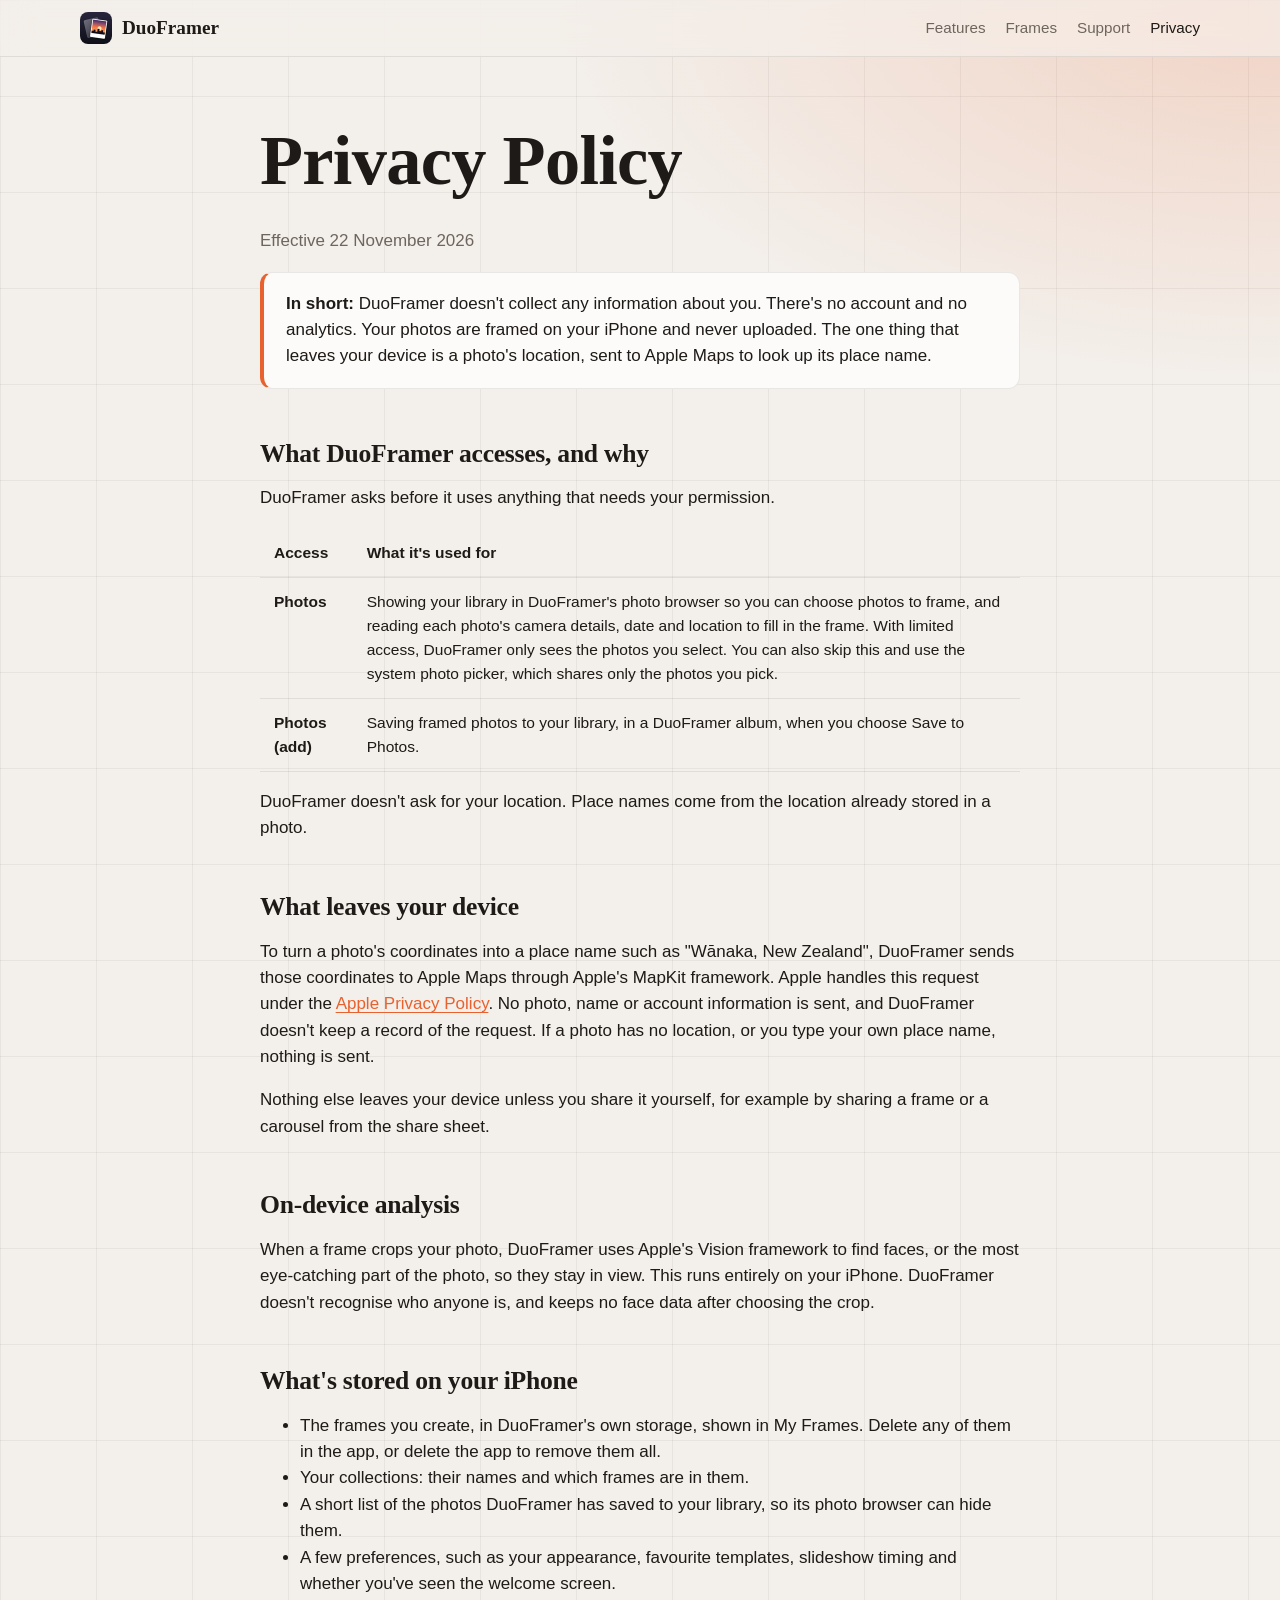
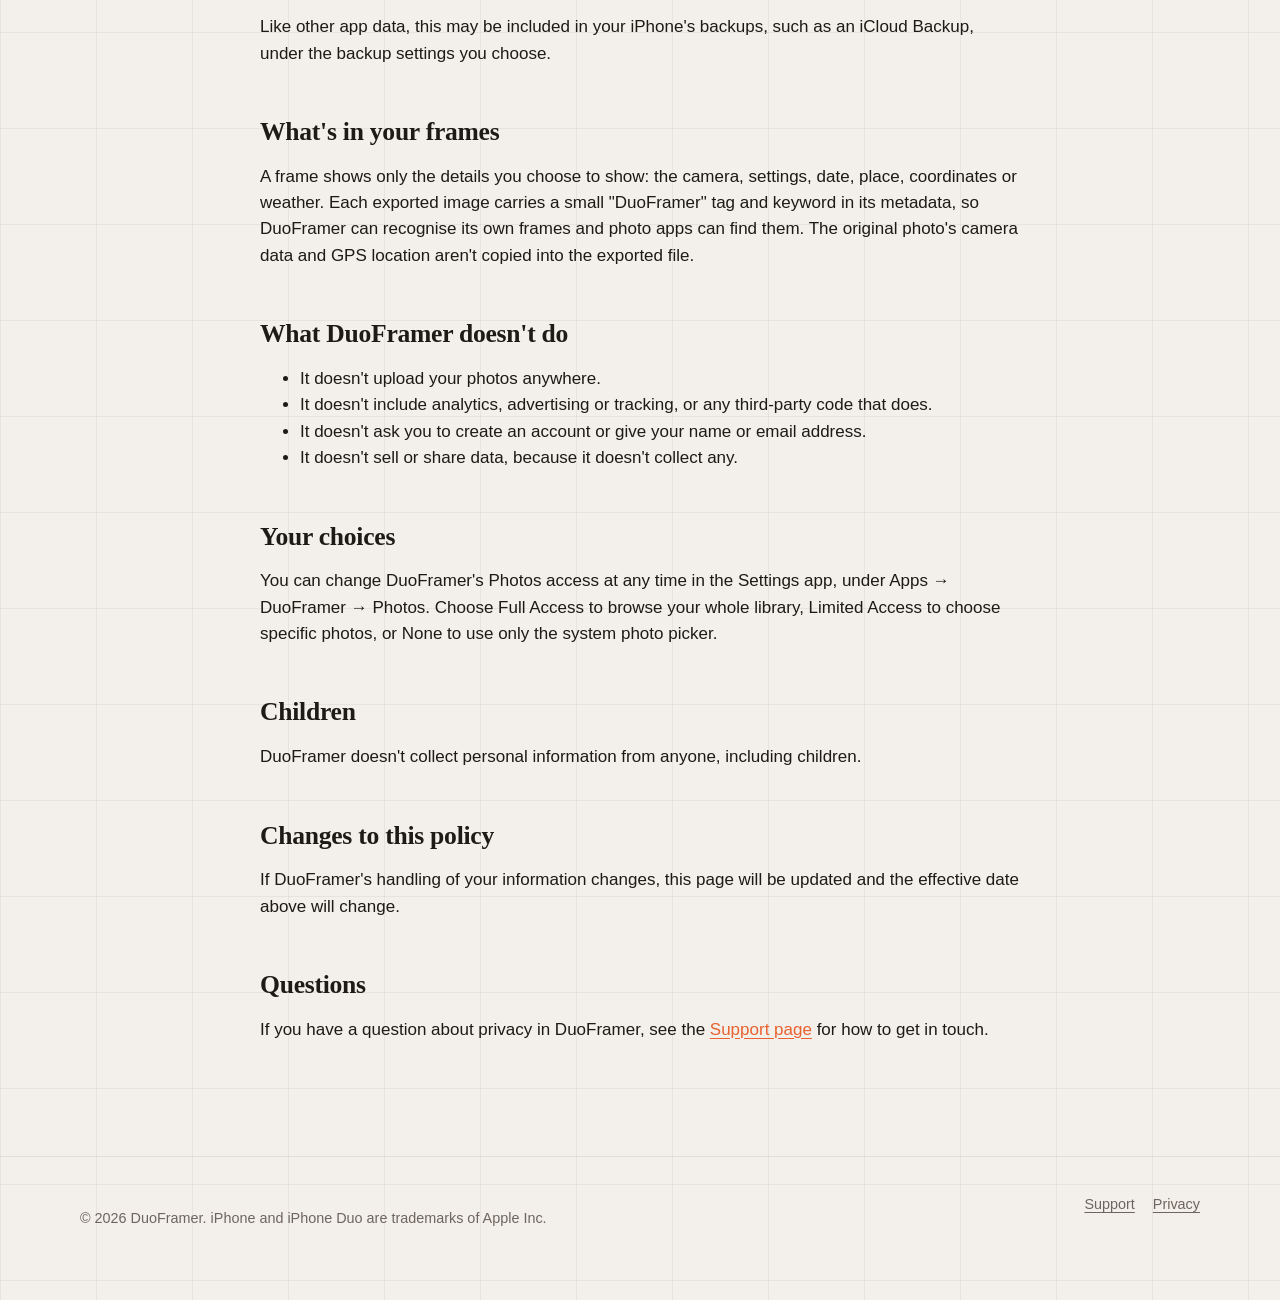
==== privacy.html @ 28a7384c "Add DuoFramer marketing site Landing page, privacy policy and support page, sharing one stylesheet w" ====
<!doctype html>
<html lang="en">
<head>
  <meta charset="utf-8">
  <meta name="viewport" content="width=device-width, initial-scale=1">
  <title>Privacy Policy — DuoFramer</title>
  <meta name="description" content="DuoFramer doesn't collect any information about you. Your photos are framed on your iPhone.">
  <meta name="theme-color" content="#f3efea" media="(prefers-color-scheme: light)">
  <meta name="theme-color" content="#000000" media="(prefers-color-scheme: dark)">
  <link rel="icon" href="assets/favicon.ico" sizes="any">
  <link rel="icon" type="image/png" sizes="192x192" href="assets/favicon-192.png">
  <link rel="apple-touch-icon" href="assets/apple-touch-icon.png">
  <link rel="stylesheet" href="assets/site.css">
</head>
<body>
  <header>
    <nav class="wrap nav" aria-label="Main">
      <a class="brand" href="index.html"><img src="assets/favicon.png" alt="" width="32" height="32">DuoFramer</a>
      <ul>
        <li><a href="index.html#features">Features</a></li>
        <li><a href="index.html#frames">Frames</a></li>
        <li><a href="support.html">Support</a></li>
        <li><a href="privacy.html" aria-current="page">Privacy</a></li>
      </ul>
    </nav>
  </header>

  <main class="page">
    <div class="wrap">
      <h1>Privacy Policy</h1>
      <p class="meta">Effective 22 November 2026</p>

      <p class="summary"><strong>In short:</strong> DuoFramer doesn't collect any information about you. There's no account and no analytics. Your photos are framed on your iPhone and never uploaded. The one thing that leaves your device is a photo's location, sent to Apple Maps to look up its place name.</p>

      <h2>What DuoFramer accesses, and why</h2>
      <p>DuoFramer asks before it uses anything that needs your permission.</p>
      <table>
        <thead><tr><th scope="col">Access</th><th scope="col">What it's used for</th></tr></thead>
        <tbody>
          <tr>
            <th scope="row">Photos</th>
            <td>Showing your library in DuoFramer's photo browser so you can choose photos to frame, and reading each photo's camera details, date and location to fill in the frame. With limited access, DuoFramer only sees the photos you select. You can also skip this and use the system photo picker, which shares only the photos you pick.</td>
          </tr>
          <tr>
            <th scope="row">Photos (add)</th>
            <td>Saving framed photos to your library, in a DuoFramer album, when you choose Save to Photos.</td>
          </tr>
        </tbody>
      </table>
      <p>DuoFramer doesn't ask for your location. Place names come from the location already stored in a photo.</p>

      <h2>What leaves your device</h2>
      <p>To turn a photo's coordinates into a place name such as "Wānaka, New Zealand", DuoFramer sends those coordinates to Apple Maps through Apple's MapKit framework. Apple handles this request under the <a href="https://www.apple.com/legal/privacy/">Apple Privacy Policy</a>. No photo, name or account information is sent, and DuoFramer doesn't keep a record of the request. If a photo has no location, or you type your own place name, nothing is sent.</p>
      <p>Nothing else leaves your device unless you share it yourself, for example by sharing a frame or a carousel from the share sheet.</p>

      <h2>On-device analysis</h2>
      <p>When a frame crops your photo, DuoFramer uses Apple's Vision framework to find faces, or the most eye-catching part of the photo, so they stay in view. This runs entirely on your iPhone. DuoFramer doesn't recognise who anyone is, and keeps no face data after choosing the crop.</p>

      <h2>What's stored on your iPhone</h2>
      <ul>
        <li>The frames you create, in DuoFramer's own storage, shown in My Frames. Delete any of them in the app, or delete the app to remove them all.</li>
        <li>Your collections: their names and which frames are in them.</li>
        <li>A short list of the photos DuoFramer has saved to your library, so its photo browser can hide them.</li>
        <li>A few preferences, such as your appearance, favourite templates, slideshow timing and whether you've seen the welcome screen.</li>
      </ul>
      <p>Like other app data, this may be included in your iPhone's backups, such as an iCloud Backup, under the backup settings you choose.</p>

      <h2>What's in your frames</h2>
      <p>A frame shows only the details you choose to show: the camera, settings, date, place, coordinates or weather. Each exported image carries a small "DuoFramer" tag and keyword in its metadata, so DuoFramer can recognise its own frames and photo apps can find them. The original photo's camera data and GPS location aren't copied into the exported file.</p>

      <h2>What DuoFramer doesn't do</h2>
      <ul>
        <li>It doesn't upload your photos anywhere.</li>
        <li>It doesn't include analytics, advertising or tracking, or any third-party code that does.</li>
        <li>It doesn't ask you to create an account or give your name or email address.</li>
        <li>It doesn't sell or share data, because it doesn't collect any.</li>
      </ul>

      <h2>Your choices</h2>
      <p>You can change DuoFramer's Photos access at any time in the Settings app, under Apps → DuoFramer → Photos. Choose Full Access to browse your whole library, Limited Access to choose specific photos, or None to use only the system photo picker.</p>

      <h2>Children</h2>
      <p>DuoFramer doesn't collect personal information from anyone, including children.</p>

      <h2>Changes to this policy</h2>
      <p>If DuoFramer's handling of your information changes, this page will be updated and the effective date above will change.</p>

      <h2>Questions</h2>
      <p>If you have a question about privacy in DuoFramer, see the <a href="support.html#contact">Support page</a> for how to get in touch.</p>
    </div>
  </main>

  <footer>
    <div class="wrap">
      <p>© 2026 DuoFramer. iPhone and iPhone Duo are trademarks of Apple Inc.</p>
      <ul>
        <li><a href="support.html">Support</a></li>
        <li><a href="privacy.html">Privacy</a></li>
      </ul>
    </div>
  </footer>
</body>
</html>
---- assets/site.css ----
/* DuoFramer site. One stylesheet for every page; light and dark follow the system. */

:root {
  --canvas: #f3efea;
  --surface: #fdfbf9;
  --ink: #1d1a17;
  --muted: #6e665e;
  --line: rgba(0, 0, 0, 0.08);
  --grid: rgba(0, 0, 0, 0.05);
  --accent: #e8612e;
  --accent-ink: #ffffff;
  --glow: rgba(232, 97, 46, 0.2);
  --shadow: 0 18px 40px rgba(40, 20, 10, 0.18), 0 4px 10px rgba(40, 20, 10, 0.1);
  --serif: ui-serif, "New York", "Iowan Old Style", Georgia, serif;
  --sans: -apple-system, BlinkMacSystemFont, "SF Pro Text", "Helvetica Neue", Arial, sans-serif;
  --radius: 18px;
  color-scheme: light dark;
}

@media (prefers-color-scheme: dark) {
  :root {
    --canvas: #000000;
    --surface: #1b1820;
    --ink: #f4efe9;
    --muted: #a59c93;
    --line: rgba(255, 255, 255, 0.1);
    --grid: rgba(255, 255, 255, 0.07);
    --accent: #ff9461;
    --accent-ink: #1d1a17;
    --glow: rgba(255, 148, 97, 0.2);
    --shadow: 0 18px 40px rgba(0, 0, 0, 0.6), 0 4px 10px rgba(0, 0, 0, 0.4);
  }
}

* { box-sizing: border-box; }

html { scroll-behavior: smooth; }
@media (prefers-reduced-motion: reduce) { html { scroll-behavior: auto; } }

body {
  margin: 0;
  font-family: var(--sans);
  font-size: 17px;
  line-height: 1.55;
  color: var(--ink);
  background-color: var(--canvas);
  /* The app's canvas: a sunset glow from the top-right corner over a very faint 96 pt grid. */
  background-image:
    radial-gradient(ellipse 80% 60% at 100% 0%, var(--glow), transparent 70%),
    linear-gradient(var(--grid) 1px, transparent 1px),
    linear-gradient(90deg, var(--grid) 1px, transparent 1px);
  background-size: 100% 100%, 96px 96px, 96px 96px;
  background-attachment: fixed, scroll, scroll;
  -webkit-font-smoothing: antialiased;
}

img { max-width: 100%; height: auto; display: block; }

a { color: var(--accent); text-underline-offset: 3px; }

.wrap { width: min(1120px, 100% - 48px); margin-inline: auto; }

h1, h2, h3 { font-family: var(--serif); font-weight: 700; line-height: 1.12; letter-spacing: -0.01em; margin: 0 0 0.5em; }
h1 { font-size: clamp(2.6rem, 6vw, 4.4rem); }
h2 { font-size: clamp(1.9rem, 3.6vw, 2.8rem); }
h3 { font-size: 1.3rem; }

.eyebrow {
  font-size: 0.8rem;
  font-weight: 700;
  letter-spacing: 0.12em;
  text-transform: uppercase;
  color: var(--accent);
  margin: 0 0 0.9em;
}

.lede { font-size: 1.2rem; color: var(--muted); max-width: 34em; }

/* Navigation */

header {
  position: sticky;
  top: 0;
  z-index: 10;
  backdrop-filter: saturate(1.6) blur(18px);
  -webkit-backdrop-filter: saturate(1.6) blur(18px);
  background: color-mix(in srgb, var(--canvas) 72%, transparent);
  border-bottom: 1px solid var(--line);
}

.nav { display: flex; align-items: center; justify-content: space-between; gap: 24px; padding-block: 12px; }

.brand {
  display: flex;
  align-items: center;
  gap: 10px;
  font-family: var(--serif);
  font-weight: 700;
  font-size: 1.2rem;
  color: var(--ink);
  text-decoration: none;
}
.brand img { border-radius: 8px; }

.nav ul { display: flex; flex-wrap: wrap; gap: 4px 20px; list-style: none; margin: 0; padding: 0; }
.nav ul a { color: var(--muted); text-decoration: none; font-size: 0.95rem; }
.nav ul a:hover, .nav ul a[aria-current="page"] { color: var(--ink); }

@media (max-width: 760px) {
  .nav { flex-direction: column; align-items: flex-start; gap: 8px; }
}

/* Sections */

section { padding-block: 88px; }
section + section { border-top: 1px solid var(--line); }

.section-head { max-width: 40em; margin-bottom: 48px; }
.section-head p { color: var(--muted); font-size: 1.1rem; margin: 0; }

/* Hero */

.hero { padding-top: 72px; }
.hero-grid { display: grid; grid-template-columns: 1.05fr 1fr; gap: 56px; align-items: center; }
@media (max-width: 900px) { .hero-grid { grid-template-columns: 1fr; } }

.cta { display: flex; flex-wrap: wrap; align-items: center; gap: 14px 20px; margin-top: 28px; }

.button {
  display: inline-flex;
  align-items: center;
  gap: 8px;
  padding: 13px 24px;
  border-radius: 999px;
  background: var(--accent);
  color: var(--accent-ink);
  font-weight: 600;
  text-decoration: none;
}
.button.secondary { background: transparent; color: var(--ink); border: 1px solid var(--line); }

.requires { color: var(--muted); font-size: 0.9rem; }

/* Prints: frames laid on the table at slight angles. */

.prints { position: relative; min-height: 520px; }
.prints img {
  position: absolute;
  width: 54%;
  border-radius: 4px;
  box-shadow: var(--shadow);
}
.prints img:nth-child(1) { left: 2%; top: 9%; transform: rotate(-7deg); }
.prints img:nth-child(2) { left: 44%; top: 0; transform: rotate(5deg); }
.prints img:nth-child(3) { left: 22%; top: 26%; transform: rotate(-1.5deg); z-index: 2; }
@media (max-width: 900px) { .prints { min-height: 0; aspect-ratio: 1 / 0.95; } }

.print { border-radius: 4px; box-shadow: var(--shadow); }

/* Feature list */

.features { display: grid; grid-template-columns: repeat(auto-fit, minmax(240px, 1fr)); gap: 20px; }

.card {
  background: var(--surface);
  border: 1px solid var(--line);
  border-radius: var(--radius);
  padding: 26px;
}
.card h3 { margin-bottom: 0.35em; }
.card p { margin: 0; color: var(--muted); }
.card .icon {
  display: grid;
  place-items: center;
  width: 44px;
  height: 44px;
  margin-bottom: 16px;
  border-radius: 12px;
  background: color-mix(in srgb, var(--accent) 16%, transparent);
  color: var(--accent);
}
.card .icon svg { width: 24px; height: 24px; }

/* Template gallery */

.categories { display: grid; grid-template-columns: repeat(auto-fit, minmax(300px, 1fr)); gap: 28px; }

.category {
  background: var(--surface);
  border: 1px solid var(--line);
  border-radius: var(--radius);
  padding: 26px 26px 30px;
}
.category p { color: var(--muted); margin: 0 0 22px; }
.category .pair { display: grid; grid-template-columns: 1fr 1fr; gap: 16px; align-items: start; }
.category .pair img:first-child { transform: rotate(-2deg); }
.category .pair img:last-child { transform: rotate(2deg); margin-top: 14px; }

/* Split rows: text beside an image */

.split { display: grid; grid-template-columns: 1fr 1.1fr; gap: 56px; align-items: center; }
.split.reverse > :first-child { order: 2; }
@media (max-width: 900px) {
  .split { grid-template-columns: 1fr; }
  .split.reverse > :first-child { order: 0; }
}

.checks { list-style: none; padding: 0; margin: 22px 0 0; display: grid; gap: 12px; }
.checks li { position: relative; padding-left: 30px; }
.checks li::before {
  content: "✓";
  position: absolute;
  left: 0;
  top: 0.2em;
  width: 20px;
  height: 20px;
  border-radius: 50%;
  background: var(--accent);
  color: var(--accent-ink);
  font-size: 12px;
  font-weight: 700;
  line-height: 20px;
  text-align: center;
}

.duo-pair { display: grid; gap: 18px; }
.duo-pair img:last-child { width: 78%; justify-self: end; transform: rotate(2deg); margin-top: -40px; }

.carousel-shot { border-radius: 10px; box-shadow: var(--shadow); }
.slide-note { color: var(--muted); font-size: 0.9rem; margin-top: 12px; text-align: center; }

/* Free band */

.free {
  text-align: center;
  background: var(--surface);
  border: 1px solid var(--line);
  border-radius: 28px;
  padding: 64px 28px;
}
.free p { color: var(--muted); max-width: 36em; margin: 0 auto; font-size: 1.1rem; }

/* Text pages: privacy and support */

.page { padding-block: 64px 96px; }
.page .wrap { max-width: 760px; }
.page h2 { font-size: 1.6rem; margin-top: 2em; }
.page p, .page li { color: var(--ink); }
.page .meta { color: var(--muted); margin-top: -0.4em; }
.page .summary {
  background: var(--surface);
  border: 1px solid var(--line);
  border-left: 4px solid var(--accent);
  border-radius: 12px;
  padding: 18px 22px;
}

table { width: 100%; border-collapse: collapse; margin: 1em 0; font-size: 0.97rem; }
th, td { text-align: left; vertical-align: top; padding: 12px 14px; border-bottom: 1px solid var(--line); }
th { font-weight: 600; }

details {
  background: var(--surface);
  border: 1px solid var(--line);
  border-radius: 14px;
  padding: 16px 20px;
  margin-bottom: 12px;
}
summary { cursor: pointer; font-weight: 600; }
details[open] summary { margin-bottom: 8px; }

/* Footer */

footer { border-top: 1px solid var(--line); padding-block: 36px 56px; color: var(--muted); font-size: 0.9rem; }
footer .wrap { display: flex; flex-wrap: wrap; justify-content: space-between; gap: 12px 24px; }
footer a { color: var(--muted); }
footer ul { display: flex; gap: 18px; list-style: none; margin: 0; padding: 0; }

:focus-visible { outline: 3px solid var(--accent); outline-offset: 3px; border-radius: 6px; }
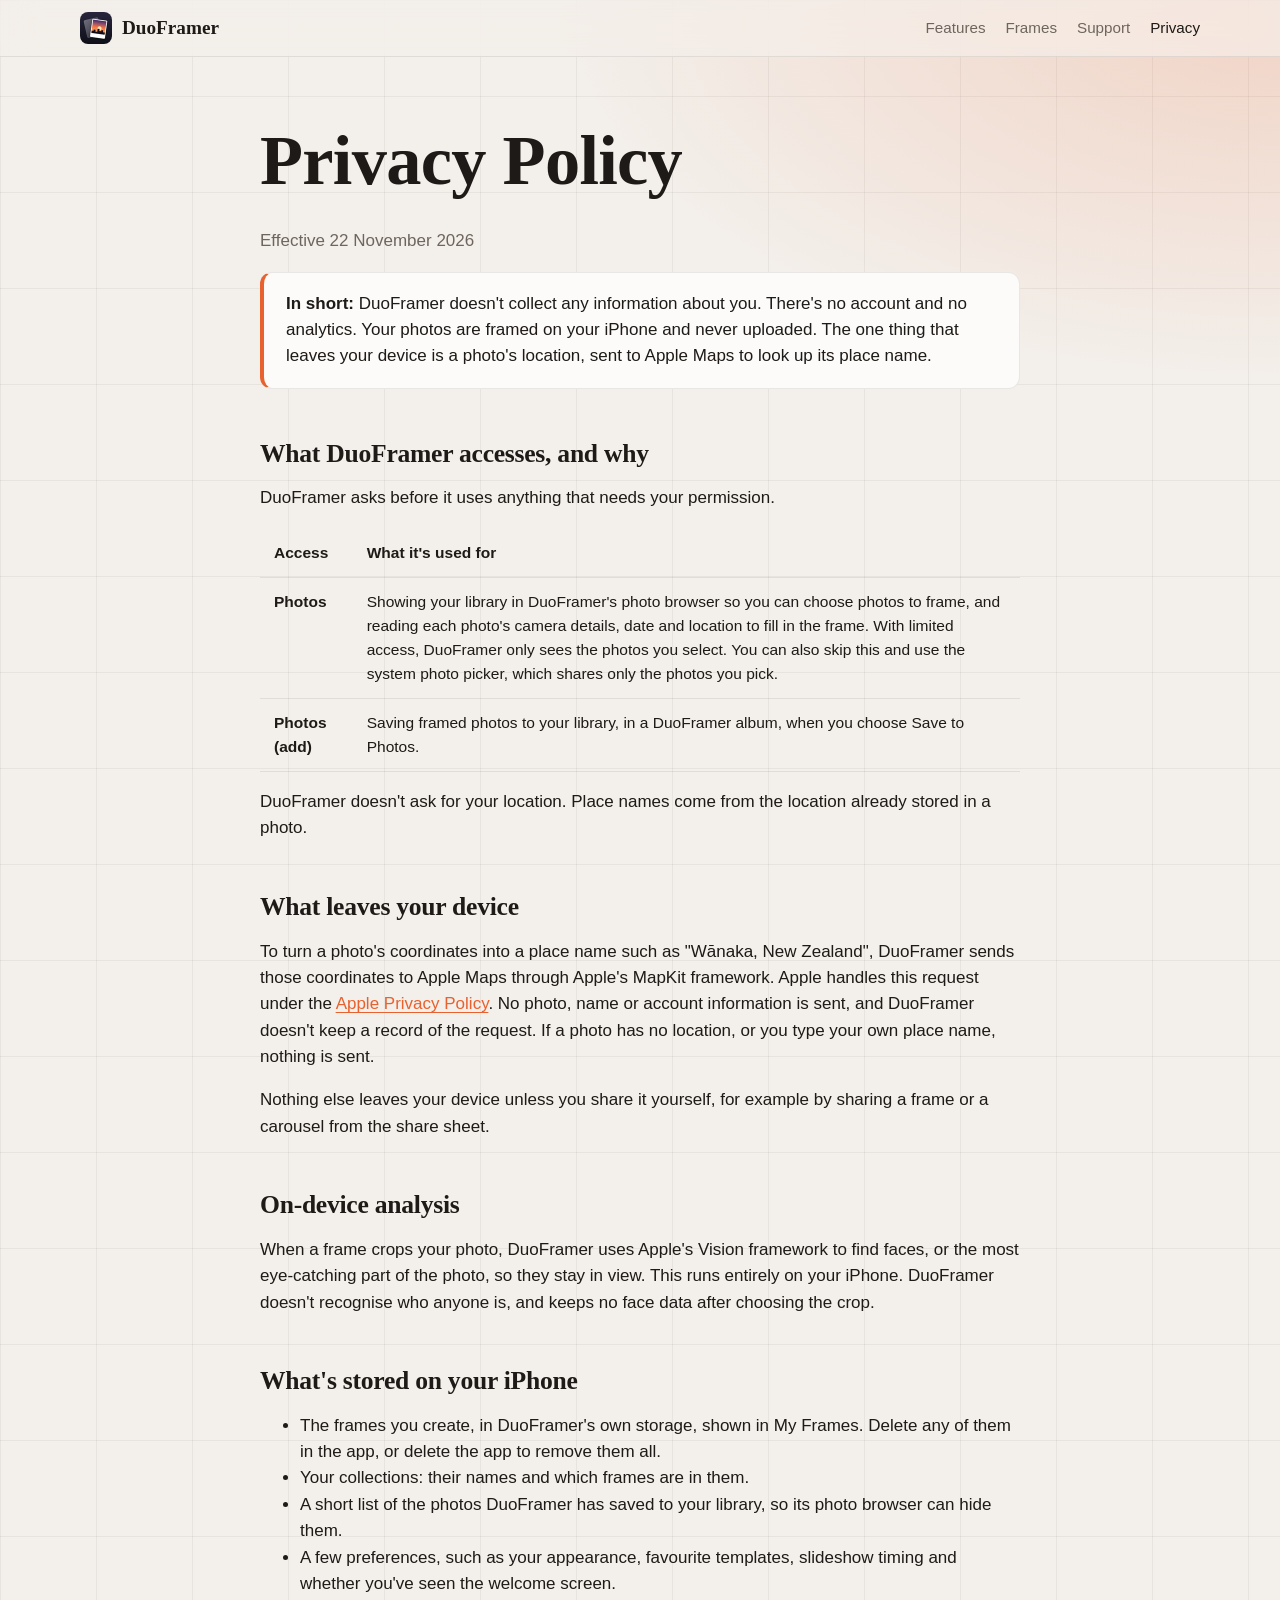
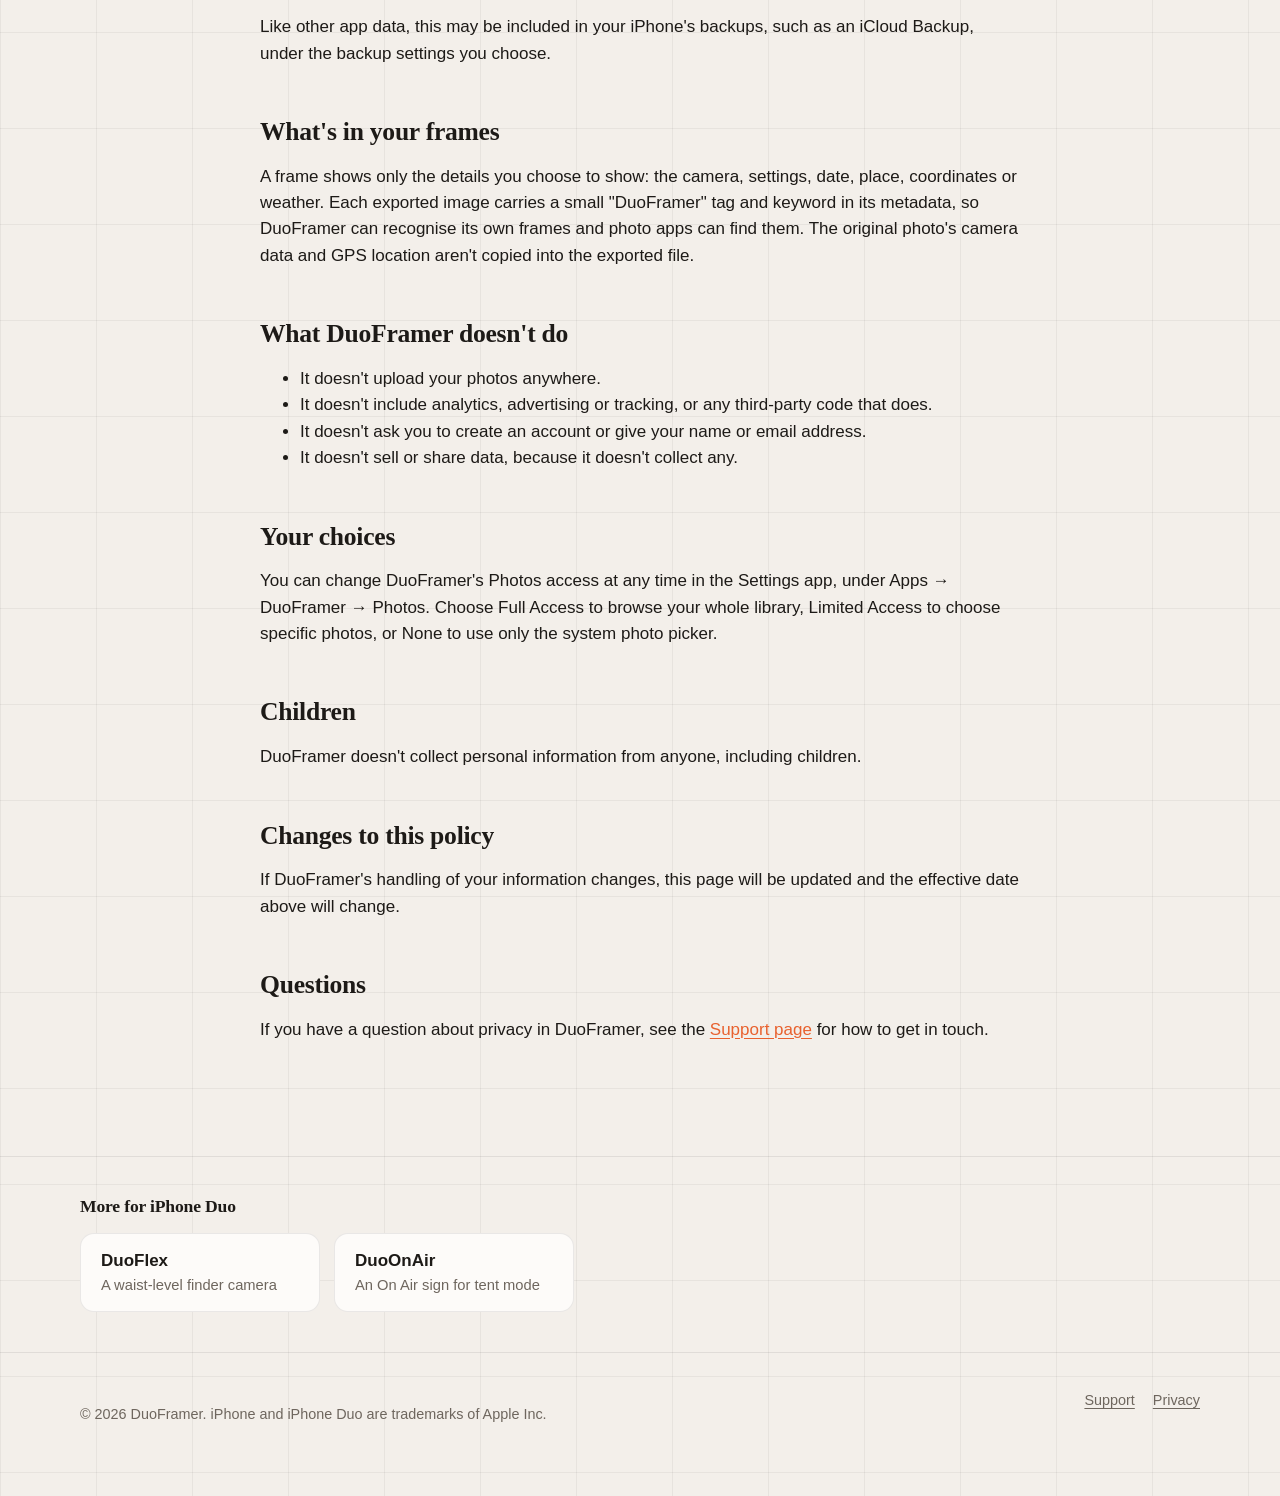
==== commit a6cfa739: "Link to DuoFlex and DuoOnAir from every page Co-Authored-By: Claude Opus 5.5 <noreply@anthropic.com>" ====
--- a/privacy.html
+++ b/privacy.html
@@ -90,6 +90,16 @@
     </div>
   </main>
 
+  <aside class="more-apps" aria-labelledby="more-apps-title">
+    <div class="wrap">
+      <h2 id="more-apps-title">More for iPhone Duo</h2>
+      <ul>
+        <li><a href="https://halans.github.io/DuoFlex/"><strong>DuoFlex</strong><span>A waist-level finder camera</span></a></li>
+        <li><a href="https://halans.github.io/duo-on-air/"><strong>DuoOnAir</strong><span>An On Air sign for tent mode</span></a></li>
+      </ul>
+    </div>
+  </aside>
+
   <footer>
     <div class="wrap">
       <p>© 2026 DuoFramer. iPhone and iPhone Duo are trademarks of Apple Inc.</p>
--- a/assets/site.css
+++ b/assets/site.css
@@ -269,6 +269,25 @@
 summary { cursor: pointer; font-weight: 600; }
 details[open] summary { margin-bottom: 8px; }
 
+/* Cross links to the other iPhone Duo apps */
+
+.more-apps { border-top: 1px solid var(--line); padding-block: 40px; }
+.more-apps h2 { font-size: 1.1rem; margin-bottom: 16px; }
+.more-apps ul { display: flex; flex-wrap: wrap; gap: 14px; list-style: none; margin: 0; padding: 0; }
+.more-apps a {
+  display: flex;
+  flex-direction: column;
+  min-width: 240px;
+  padding: 14px 20px;
+  background: var(--surface);
+  border: 1px solid var(--line);
+  border-radius: 14px;
+  color: var(--ink);
+  text-decoration: none;
+}
+.more-apps a:hover { border-color: var(--accent); }
+.more-apps span { color: var(--muted); font-size: 0.92rem; }
+
 /* Footer */
 
 footer { border-top: 1px solid var(--line); padding-block: 36px 56px; color: var(--muted); font-size: 0.9rem; }
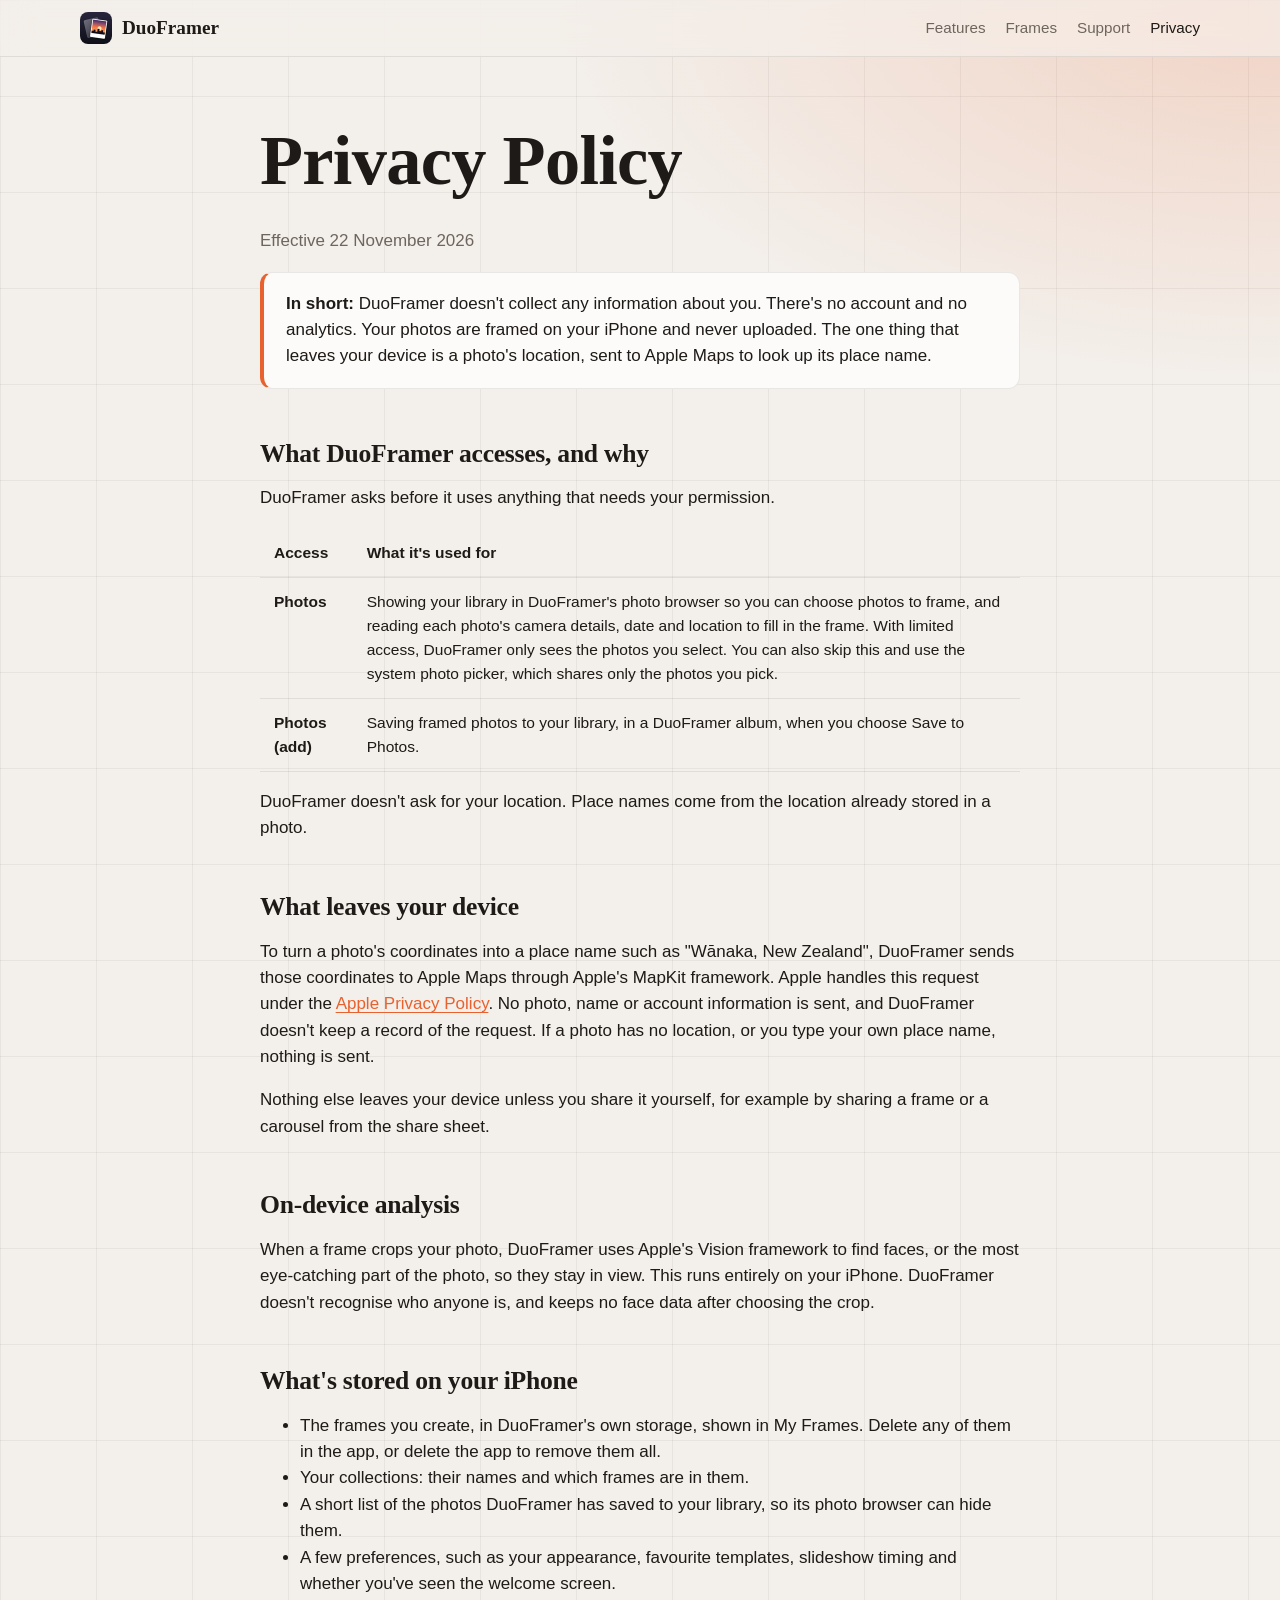
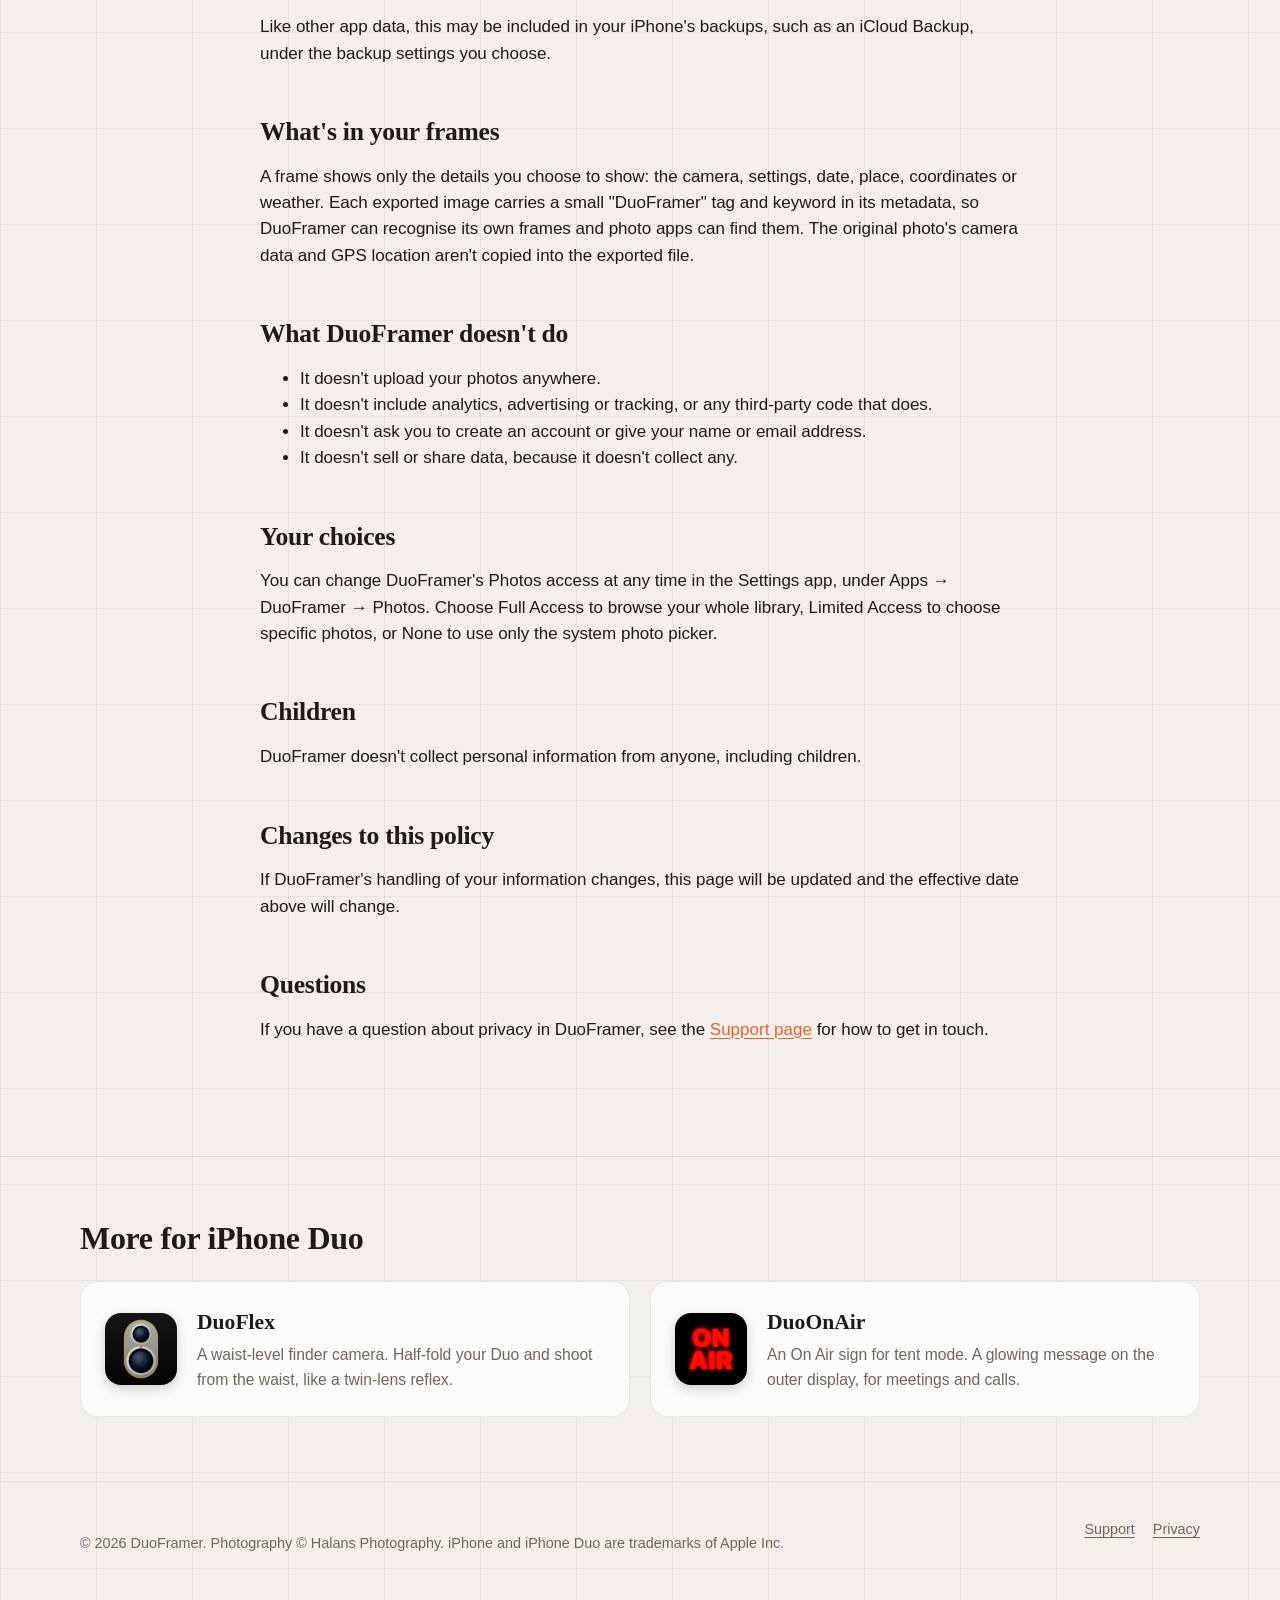
==== commit fd565171: "Use Halans Photography photos; bigger cross links with app icons Gallery frames are rendered by the " ====
--- a/privacy.html
+++ b/privacy.html
@@ -94,15 +94,15 @@
     <div class="wrap">
       <h2 id="more-apps-title">More for iPhone Duo</h2>
       <ul>
-        <li><a href="https://halans.github.io/DuoFlex/"><strong>DuoFlex</strong><span>A waist-level finder camera</span></a></li>
-        <li><a href="https://halans.github.io/duo-on-air/"><strong>DuoOnAir</strong><span>An On Air sign for tent mode</span></a></li>
+        <li><a href="https://halans.github.io/DuoFlex/"><img src="assets/apps/duoflex.png" alt="" width="72" height="72"><span class="app-text"><strong>DuoFlex</strong><span>A waist-level finder camera. Half-fold your Duo and shoot from the waist, like a twin-lens reflex.</span></span></a></li>
+        <li><a href="https://halans.github.io/duo-on-air/"><img src="assets/apps/duoonair.png" alt="" width="72" height="72"><span class="app-text"><strong>DuoOnAir</strong><span>An On Air sign for tent mode. A glowing message on the outer display, for meetings and calls.</span></span></a></li>
       </ul>
     </div>
   </aside>
 
   <footer>
     <div class="wrap">
-      <p>© 2026 DuoFramer. iPhone and iPhone Duo are trademarks of Apple Inc.</p>
+      <p>© 2026 DuoFramer. Photography © Halans Photography. iPhone and iPhone Duo are trademarks of Apple Inc.</p>
       <ul>
         <li><a href="support.html">Support</a></li>
         <li><a href="privacy.html">Privacy</a></li>
--- a/assets/site.css
+++ b/assets/site.css
@@ -271,22 +271,28 @@
 
 /* Cross links to the other iPhone Duo apps */
 
-.more-apps { border-top: 1px solid var(--line); padding-block: 40px; }
-.more-apps h2 { font-size: 1.1rem; margin-bottom: 16px; }
-.more-apps ul { display: flex; flex-wrap: wrap; gap: 14px; list-style: none; margin: 0; padding: 0; }
+.more-apps { border-top: 1px solid var(--line); padding-block: 64px; }
+.more-apps h2 { font-size: clamp(1.5rem, 2.6vw, 2rem); margin-bottom: 24px; }
+.more-apps ul { display: grid; grid-template-columns: repeat(auto-fit, minmax(320px, 1fr)); gap: 20px; list-style: none; margin: 0; padding: 0; }
 .more-apps a {
   display: flex;
-  flex-direction: column;
-  min-width: 240px;
-  padding: 14px 20px;
-  background: var(--surface);
-  border: 1px solid var(--line);
-  border-radius: 14px;
+  align-items: center;
+  gap: 20px;
+  height: 100%;
+  padding: 24px;
+  background: var(--surface);
+  border: 1px solid var(--line);
+  border-radius: var(--radius);
   color: var(--ink);
   text-decoration: none;
-}
-.more-apps a:hover { border-color: var(--accent); }
-.more-apps span { color: var(--muted); font-size: 0.92rem; }
+  transition: border-color 0.2s, transform 0.2s;
+}
+.more-apps a:hover { border-color: var(--accent); transform: translateY(-2px); }
+@media (prefers-reduced-motion: reduce) { .more-apps a:hover { transform: none; } }
+.more-apps img { flex: none; width: 72px; height: 72px; border-radius: 16px; box-shadow: 0 4px 12px rgba(0, 0, 0, 0.18); }
+.more-apps .app-text { display: flex; flex-direction: column; gap: 4px; }
+.more-apps strong { font-family: var(--serif); font-size: 1.35rem; }
+.more-apps .app-text span { color: var(--muted); font-size: 0.98rem; }
 
 /* Footer */
 
